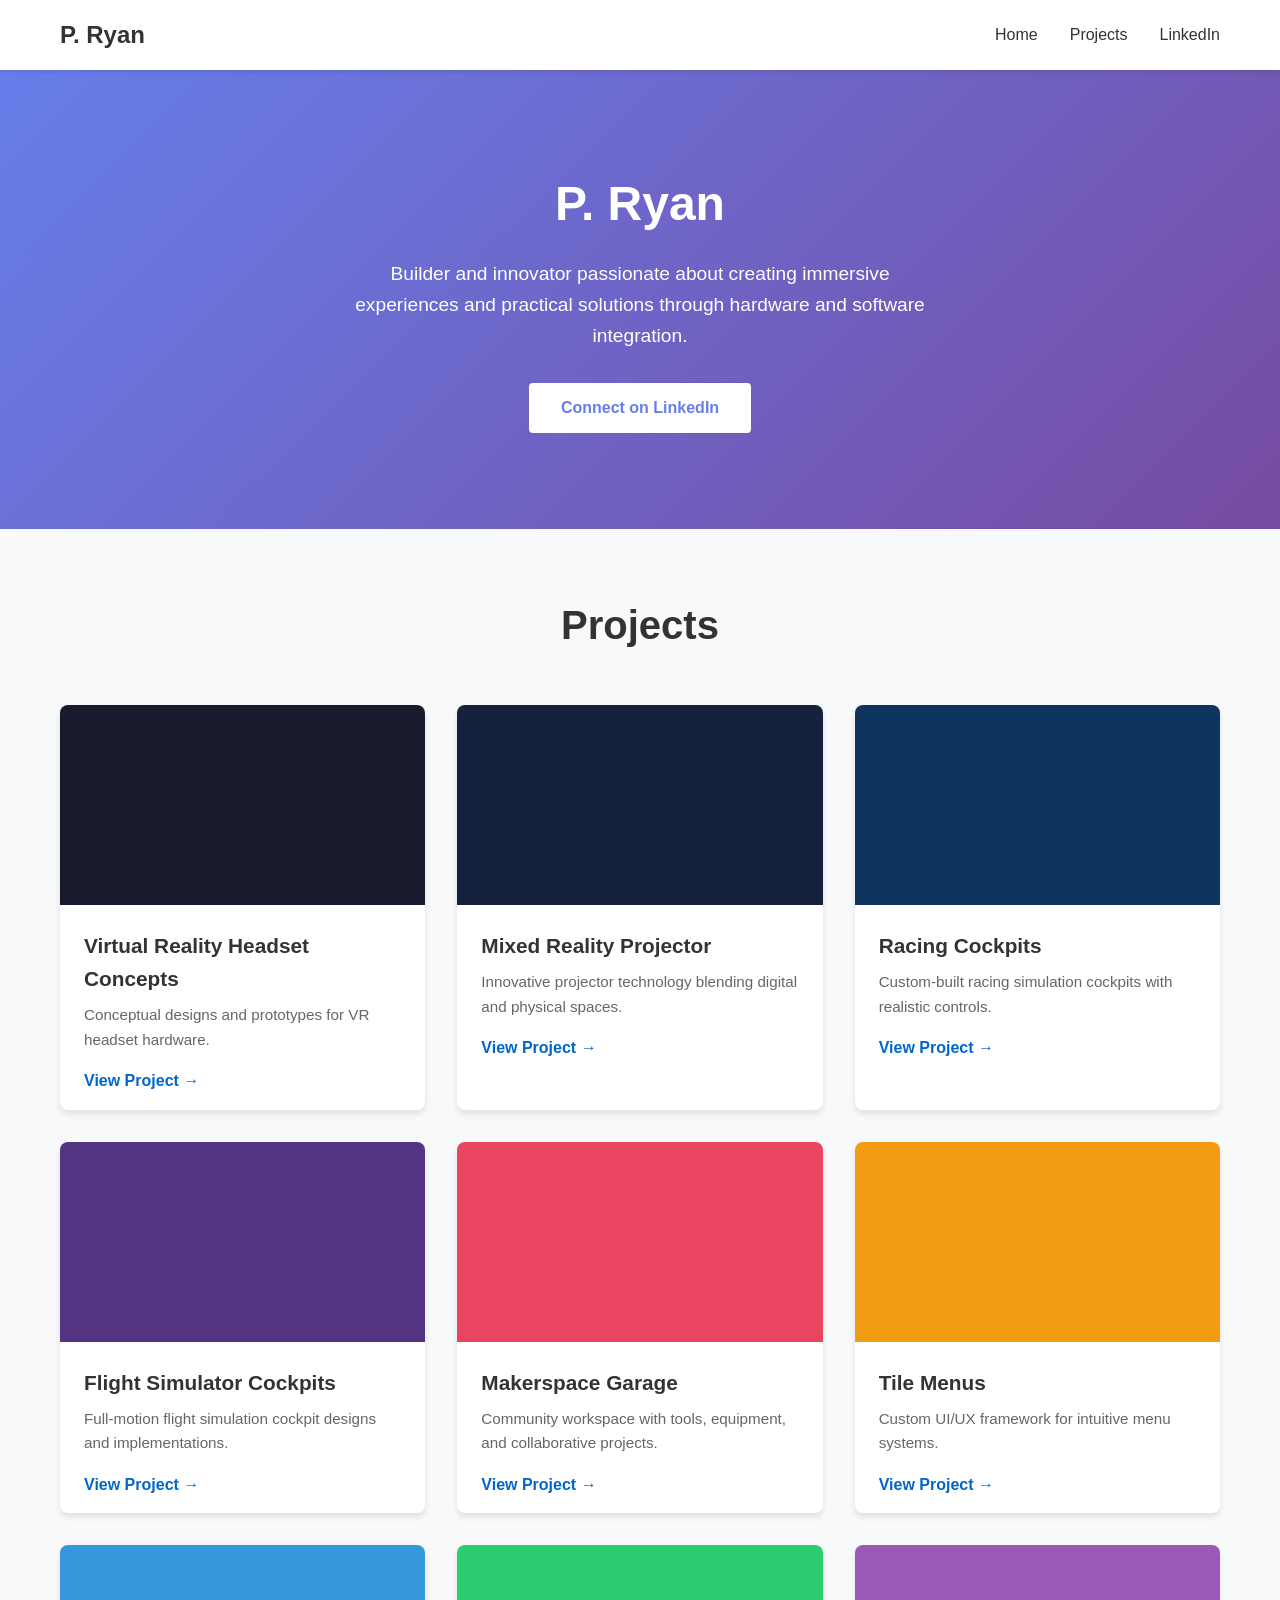
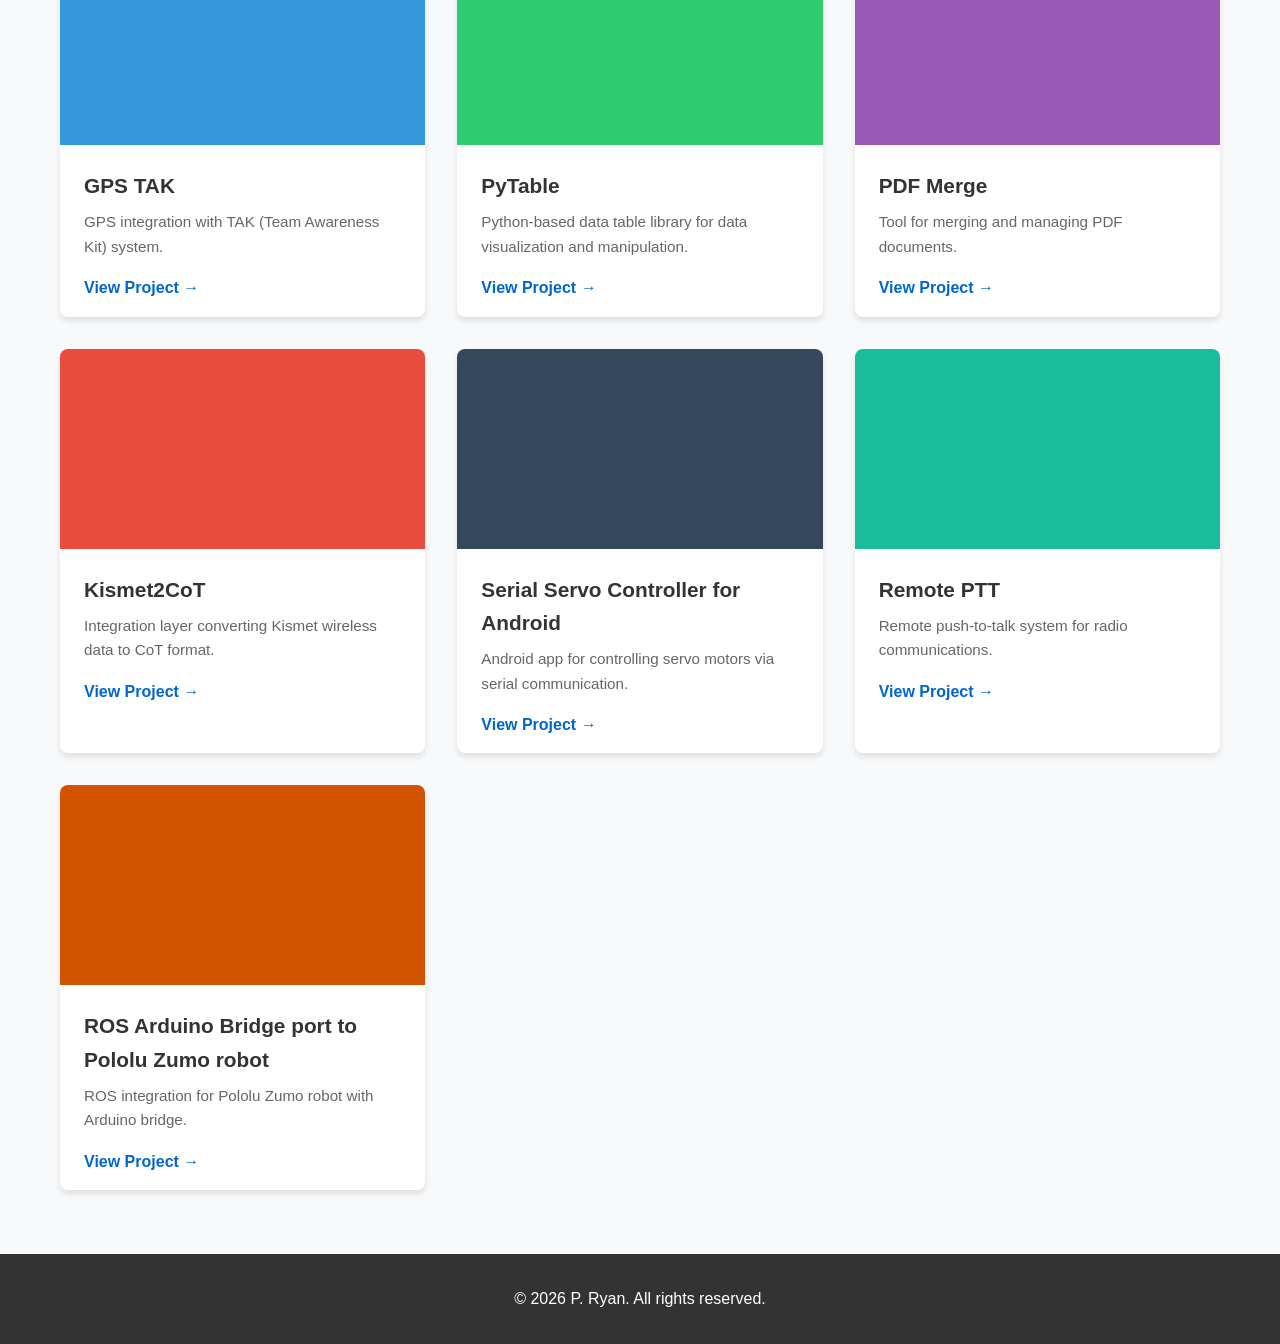
==== index.html @ 092c9a20 "Initial portfolio setup with homepage and styles" ====
<!DOCTYPE html>
<html lang="en">
<head>
    <meta charset="UTF-8">
    <meta name="viewport" content="width=device-width, initial-scale=1.0">
    <title>P. Ryan - Portfolio</title>
    <link rel="stylesheet" href="styles.css">
</head>
<body>
    <nav class="navbar">
        <div class="container">
            <div class="nav-brand">P. Ryan</div>
            <ul class="nav-links">
                <li><a href="#home">Home</a></li>
                <li><a href="#projects">Projects</a></li>
                <li><a href="https://linkedin.com/in/pryan1068" target="_blank">LinkedIn</a></li>
            </ul>
        </div>
    </nav>

    <section id="home" class="hero">
        <div class="container">
            <div class="hero-content">
                <h1>P. Ryan</h1>
                <p class="intro">Builder and innovator passionate about creating immersive experiences and practical solutions through hardware and software integration.</p>
                <a href="https://linkedin.com/in/pryan1068" class="btn btn-primary" target="_blank">Connect on LinkedIn</a>
            </div>
        </div>
    </section>

    <section id="projects" class="projects">
        <div class="container">
            <h2>Projects</h2>
            <div class="project-grid">
                <div class="project-card">
                    <div class="project-image" style="background-color: #1a1a2e;"></div>
                    <h3>Virtual Reality Headset Concepts</h3>
                    <p>Conceptual designs and prototypes for VR headset hardware.</p>
                    <a href="projects/vr-headset.html" class="project-link">View Project →</a>
                </div>

                <div class="project-card">
                    <div class="project-image" style="background-color: #16213e;"></div>
                    <h3>Mixed Reality Projector</h3>
                    <p>Innovative projector technology blending digital and physical spaces.</p>
                    <a href="projects/mr-projector.html" class="project-link">View Project →</a>
                </div>

                <div class="project-card">
                    <div class="project-image" style="background-color: #0f3460;"></div>
                    <h3>Racing Cockpits</h3>
                    <p>Custom-built racing simulation cockpits with realistic controls.</p>
                    <a href="projects/racing-cockpits.html" class="project-link">View Project →</a>
                </div>

                <div class="project-card">
                    <div class="project-image" style="background-color: #533483;"></div>
                    <h3>Flight Simulator Cockpits</h3>
                    <p>Full-motion flight simulation cockpit designs and implementations.</p>
                    <a href="projects/flight-cockpits.html" class="project-link">View Project →</a>
                </div>

                <div class="project-card">
                    <div class="project-image" style="background-color: #e94560;"></div>
                    <h3>Makerspace Garage</h3>
                    <p>Community workspace with tools, equipment, and collaborative projects.</p>
                    <a href="projects/makerspace.html" class="project-link">View Project →</a>
                </div>

                <div class="project-card">
                    <div class="project-image" style="background-color: #f39c12;"></div>
                    <h3>Tile Menus</h3>
                    <p>Custom UI/UX framework for intuitive menu systems.</p>
                    <a href="projects/tile-menus.html" class="project-link">View Project →</a>
                </div>

                <div class="project-card">
                    <div class="project-image" style="background-color: #3498db;"></div>
                    <h3>GPS TAK</h3>
                    <p>GPS integration with TAK (Team Awareness Kit) system.</p>
                    <a href="projects/gps-tak.html" class="project-link">View Project →</a>
                </div>

                <div class="project-card">
                    <div class="project-image" style="background-color: #2ecc71;"></div>
                    <h3>PyTable</h3>
                    <p>Python-based data table library for data visualization and manipulation.</p>
                    <a href="projects/pytable.html" class="project-link">View Project →</a>
                </div>

                <div class="project-card">
                    <div class="project-image" style="background-color: #9b59b6;"></div>
                    <h3>PDF Merge</h3>
                    <p>Tool for merging and managing PDF documents.</p>
                    <a href="projects/pdf-merge.html" class="project-link">View Project →</a>
                </div>

                <div class="project-card">
                    <div class="project-image" style="background-color: #e74c3c;"></div>
                    <h3>Kismet2CoT</h3>
                    <p>Integration layer converting Kismet wireless data to CoT format.</p>
                    <a href="projects/kismet2cot.html" class="project-link">View Project →</a>
                </div>

                <div class="project-card">
                    <div class="project-image" style="background-color: #34495e;"></div>
                    <h3>Serial Servo Controller for Android</h3>
                    <p>Android app for controlling servo motors via serial communication.</p>
                    <a href="projects/serial-servo.html" class="project-link">View Project →</a>
                </div>

                <div class="project-card">
                    <div class="project-image" style="background-color: #1abc9c;"></div>
                    <h3>Remote PTT</h3>
                    <p>Remote push-to-talk system for radio communications.</p>
                    <a href="projects/remote-ptt.html" class="project-link">View Project →</a>
                </div>

                <div class="project-card">
                    <div class="project-image" style="background-color: #d35400;"></div>
                    <h3>ROS Arduino Bridge port to Pololu Zumo robot</h3>
                    <p>ROS integration for Pololu Zumo robot with Arduino bridge.</p>
                    <a href="projects/ros-zumo.html" class="project-link">View Project →</a>
                </div>
            </div>
        </div>
    </section>

    <footer>
        <div class="container">
            <p>&copy; 2026 P. Ryan. All rights reserved.</p>
        </div>
    </footer>
</body>
</html>
---- styles.css ----
* {
    margin: 0;
    padding: 0;
    box-sizing: border-box;
}

body {
    font-family: 'Segoe UI', Tahoma, Geneva, Verdana, sans-serif;
    line-height: 1.6;
    color: #333;
    background-color: #f8f9fa;
}

.container {
    max-width: 1200px;
    margin: 0 auto;
    padding: 0 20px;
}

/* Navigation */
.navbar {
    background: white;
    box-shadow: 0 2px 4px rgba(0,0,0,0.1);
    position: sticky;
    top: 0;
    z-index: 100;
}

.navbar .container {
    display: flex;
    justify-content: space-between;
    align-items: center;
    padding: 1rem 20px;
}

.nav-brand {
    font-size: 1.5rem;
    font-weight: bold;
    color: #333;
}

.nav-links {
    display: flex;
    list-style: none;
    gap: 2rem;
}

.nav-links a {
    text-decoration: none;
    color: #333;
    transition: color 0.3s ease;
}

.nav-links a:hover {
    color: #0066cc;
}

/* Hero Section */
.hero {
    background: linear-gradient(135deg, #667eea 0%, #764ba2 100%);
    color: white;
    padding: 6rem 20px;
    text-align: center;
}

.hero-content h1 {
    font-size: 3rem;
    margin-bottom: 1rem;
}

.hero-content .intro {
    font-size: 1.2rem;
    margin-bottom: 2rem;
    max-width: 600px;
    margin-left: auto;
    margin-right: auto;
}

.btn {
    display: inline-block;
    padding: 0.75rem 2rem;
    border-radius: 4px;
    text-decoration: none;
    font-weight: 600;
    transition: all 0.3s ease;
    border: none;
    cursor: pointer;
}

.btn-primary {
    background-color: white;
    color: #667eea;
}

.btn-primary:hover {
    background-color: #f0f0f0;
    transform: translateY(-2px);
}

/* Projects Section */
.projects {
    padding: 4rem 20px;
    background-color: #f8f9fa;
}

.projects h2 {
    text-align: center;
    font-size: 2.5rem;
    margin-bottom: 3rem;
    color: #333;
}

.project-grid {
    display: grid;
    grid-template-columns: repeat(auto-fit, minmax(300px, 1fr));
    gap: 2rem;
}

.project-card {
    background: white;
    border-radius: 8px;
    overflow: hidden;
    box-shadow: 0 4px 6px rgba(0,0,0,0.1);
    transition: all 0.3s ease;
}

.project-card:hover {
    transform: translateY(-5px);
    box-shadow: 0 8px 12px rgba(0,0,0,0.15);
}

.project-image {
    width: 100%;
    height: 200px;
    background-size: cover;
    background-position: center;
}

.project-card h3 {
    padding: 1.5rem 1.5rem 0.5rem;
    font-size: 1.3rem;
    color: #333;
}

.project-card p {
    padding: 0 1.5rem;
    color: #666;
    font-size: 0.95rem;
}

.project-link {
    display: inline-block;
    padding: 1rem 1.5rem;
    color: #0066cc;
    text-decoration: none;
    font-weight: 600;
    transition: color 0.3s ease;
}

.project-link:hover {
    color: #0052a3;
}

/* Footer */
footer {
    background-color: #333;
    color: white;
    text-align: center;
    padding: 2rem;
}

/* Responsive */
@media (max-width: 768px) {
    .hero-content h1 {
        font-size: 2rem;
    }

    .hero-content .intro {
        font-size: 1rem;
    }

    .nav-links {
        gap: 1rem;
    }

    .project-grid {
        grid-template-columns: 1fr;
    }
}
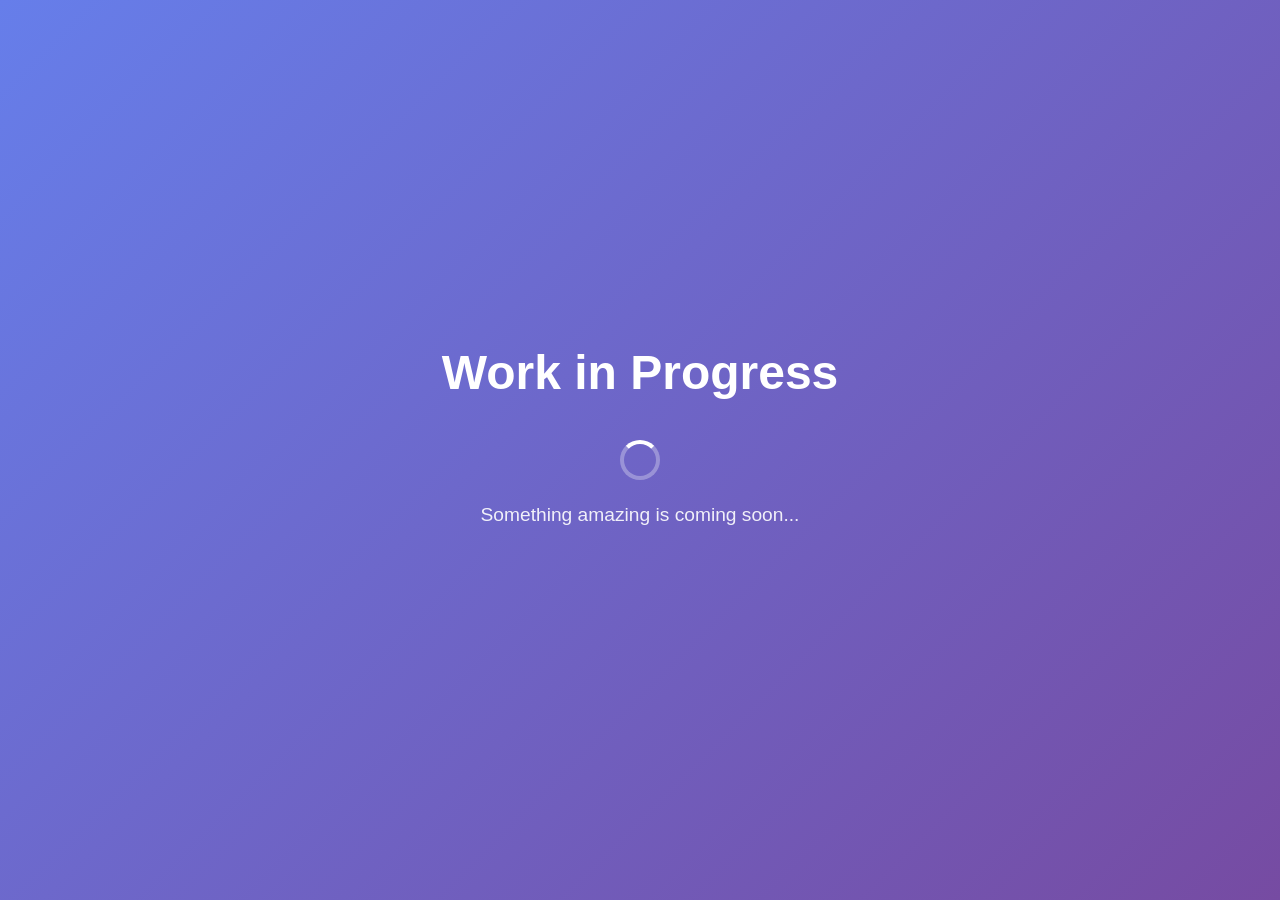
==== commit ece04383: "Create temporary work in progress home page" ====
--- a/index.html
+++ b/index.html
@@ -3,133 +3,68 @@
 <head>
     <meta charset="UTF-8">
     <meta name="viewport" content="width=device-width, initial-scale=1.0">
-    <title>P. Ryan - Portfolio</title>
-    <link rel="stylesheet" href="styles.css">
+    <title>Work in Progress</title>
+    <style>
+        * {
+            margin: 0;
+            padding: 0;
+            box-sizing: border-box;
+        }
+        
+        body {
+            font-family: -apple-system, BlinkMacSystemFont, 'Segoe UI', Roboto, Oxygen, Ubuntu, Cantarell, sans-serif;
+            display: flex;
+            justify-content: center;
+            align-items: center;
+            height: 100vh;
+            background: linear-gradient(135deg, #667eea 0%, #764ba2 100%);
+        }
+        
+        .container {
+            text-align: center;
+            color: white;
+            padding: 20px;
+        }
+        
+        h1 {
+            font-size: 3rem;
+            margin-bottom: 20px;
+            animation: fadeIn 1s ease-in;
+        }
+        
+        p {
+            font-size: 1.2rem;
+            margin-bottom: 30px;
+            opacity: 0.9;
+            animation: fadeIn 1.5s ease-in;
+        }
+        
+        .spinner {
+            display: inline-block;
+            width: 40px;
+            height: 40px;
+            border: 4px solid rgba(255, 255, 255, 0.3);
+            border-top-color: white;
+            border-radius: 50%;
+            animation: spin 1s linear infinite;
+            margin: 20px 0;
+        }
+        
+        @keyframes spin {
+            to { transform: rotate(360deg); }
+        }
+        
+        @keyframes fadeIn {
+            from { opacity: 0; transform: translateY(-10px); }
+            to { opacity: 1; transform: translateY(0); }
+        }
+    </style>
 </head>
 <body>
-    <nav class="navbar">
-        <div class="container">
-            <div class="nav-brand">P. Ryan</div>
-            <ul class="nav-links">
-                <li><a href="#home">Home</a></li>
-                <li><a href="#projects">Projects</a></li>
-                <li><a href="https://linkedin.com/in/pryan1068" target="_blank">LinkedIn</a></li>
-            </ul>
-        </div>
-    </nav>
-
-    <section id="home" class="hero">
-        <div class="container">
-            <div class="hero-content">
-                <h1>P. Ryan</h1>
-                <p class="intro">Builder and innovator passionate about creating immersive experiences and practical solutions through hardware and software integration.</p>
-                <a href="https://linkedin.com/in/pryan1068" class="btn btn-primary" target="_blank">Connect on LinkedIn</a>
-            </div>
-        </div>
-    </section>
-
-    <section id="projects" class="projects">
-        <div class="container">
-            <h2>Projects</h2>
-            <div class="project-grid">
-                <div class="project-card">
-                    <div class="project-image" style="background-color: #1a1a2e;"></div>
-                    <h3>Virtual Reality Headset Concepts</h3>
-                    <p>Conceptual designs and prototypes for VR headset hardware.</p>
-                    <a href="projects/vr-headset.html" class="project-link">View Project →</a>
-                </div>
-
-                <div class="project-card">
-                    <div class="project-image" style="background-color: #16213e;"></div>
-                    <h3>Mixed Reality Projector</h3>
-                    <p>Innovative projector technology blending digital and physical spaces.</p>
-                    <a href="projects/mr-projector.html" class="project-link">View Project →</a>
-                </div>
-
-                <div class="project-card">
-                    <div class="project-image" style="background-color: #0f3460;"></div>
-                    <h3>Racing Cockpits</h3>
-                    <p>Custom-built racing simulation cockpits with realistic controls.</p>
-                    <a href="projects/racing-cockpits.html" class="project-link">View Project →</a>
-                </div>
-
-                <div class="project-card">
-                    <div class="project-image" style="background-color: #533483;"></div>
-                    <h3>Flight Simulator Cockpits</h3>
-                    <p>Full-motion flight simulation cockpit designs and implementations.</p>
-                    <a href="projects/flight-cockpits.html" class="project-link">View Project →</a>
-                </div>
-
-                <div class="project-card">
-                    <div class="project-image" style="background-color: #e94560;"></div>
-                    <h3>Makerspace Garage</h3>
-                    <p>Community workspace with tools, equipment, and collaborative projects.</p>
-                    <a href="projects/makerspace.html" class="project-link">View Project →</a>
-                </div>
-
-                <div class="project-card">
-                    <div class="project-image" style="background-color: #f39c12;"></div>
-                    <h3>Tile Menus</h3>
-                    <p>Custom UI/UX framework for intuitive menu systems.</p>
-                    <a href="projects/tile-menus.html" class="project-link">View Project →</a>
-                </div>
-
-                <div class="project-card">
-                    <div class="project-image" style="background-color: #3498db;"></div>
-                    <h3>GPS TAK</h3>
-                    <p>GPS integration with TAK (Team Awareness Kit) system.</p>
-                    <a href="projects/gps-tak.html" class="project-link">View Project →</a>
-                </div>
-
-                <div class="project-card">
-                    <div class="project-image" style="background-color: #2ecc71;"></div>
-                    <h3>PyTable</h3>
-                    <p>Python-based data table library for data visualization and manipulation.</p>
-                    <a href="projects/pytable.html" class="project-link">View Project →</a>
-                </div>
-
-                <div class="project-card">
-                    <div class="project-image" style="background-color: #9b59b6;"></div>
-                    <h3>PDF Merge</h3>
-                    <p>Tool for merging and managing PDF documents.</p>
-                    <a href="projects/pdf-merge.html" class="project-link">View Project →</a>
-                </div>
-
-                <div class="project-card">
-                    <div class="project-image" style="background-color: #e74c3c;"></div>
-                    <h3>Kismet2CoT</h3>
-                    <p>Integration layer converting Kismet wireless data to CoT format.</p>
-                    <a href="projects/kismet2cot.html" class="project-link">View Project →</a>
-                </div>
-
-                <div class="project-card">
-                    <div class="project-image" style="background-color: #34495e;"></div>
-                    <h3>Serial Servo Controller for Android</h3>
-                    <p>Android app for controlling servo motors via serial communication.</p>
-                    <a href="projects/serial-servo.html" class="project-link">View Project →</a>
-                </div>
-
-                <div class="project-card">
-                    <div class="project-image" style="background-color: #1abc9c;"></div>
-                    <h3>Remote PTT</h3>
-                    <p>Remote push-to-talk system for radio communications.</p>
-                    <a href="projects/remote-ptt.html" class="project-link">View Project →</a>
-                </div>
-
-                <div class="project-card">
-                    <div class="project-image" style="background-color: #d35400;"></div>
-                    <h3>ROS Arduino Bridge port to Pololu Zumo robot</h3>
-                    <p>ROS integration for Pololu Zumo robot with Arduino bridge.</p>
-                    <a href="projects/ros-zumo.html" class="project-link">View Project →</a>
-                </div>
-            </div>
-        </div>
-    </section>
-
-    <footer>
-        <div class="container">
-            <p>&copy; 2026 P. Ryan. All rights reserved.</p>
-        </div>
-    </footer>
+    <div class="container">
+        <h1>Work in Progress</h1>
+        <div class="spinner"></div>
+        <p>Something amazing is coming soon...</p>
+    </div>
 </body>
-</html>+</html>
